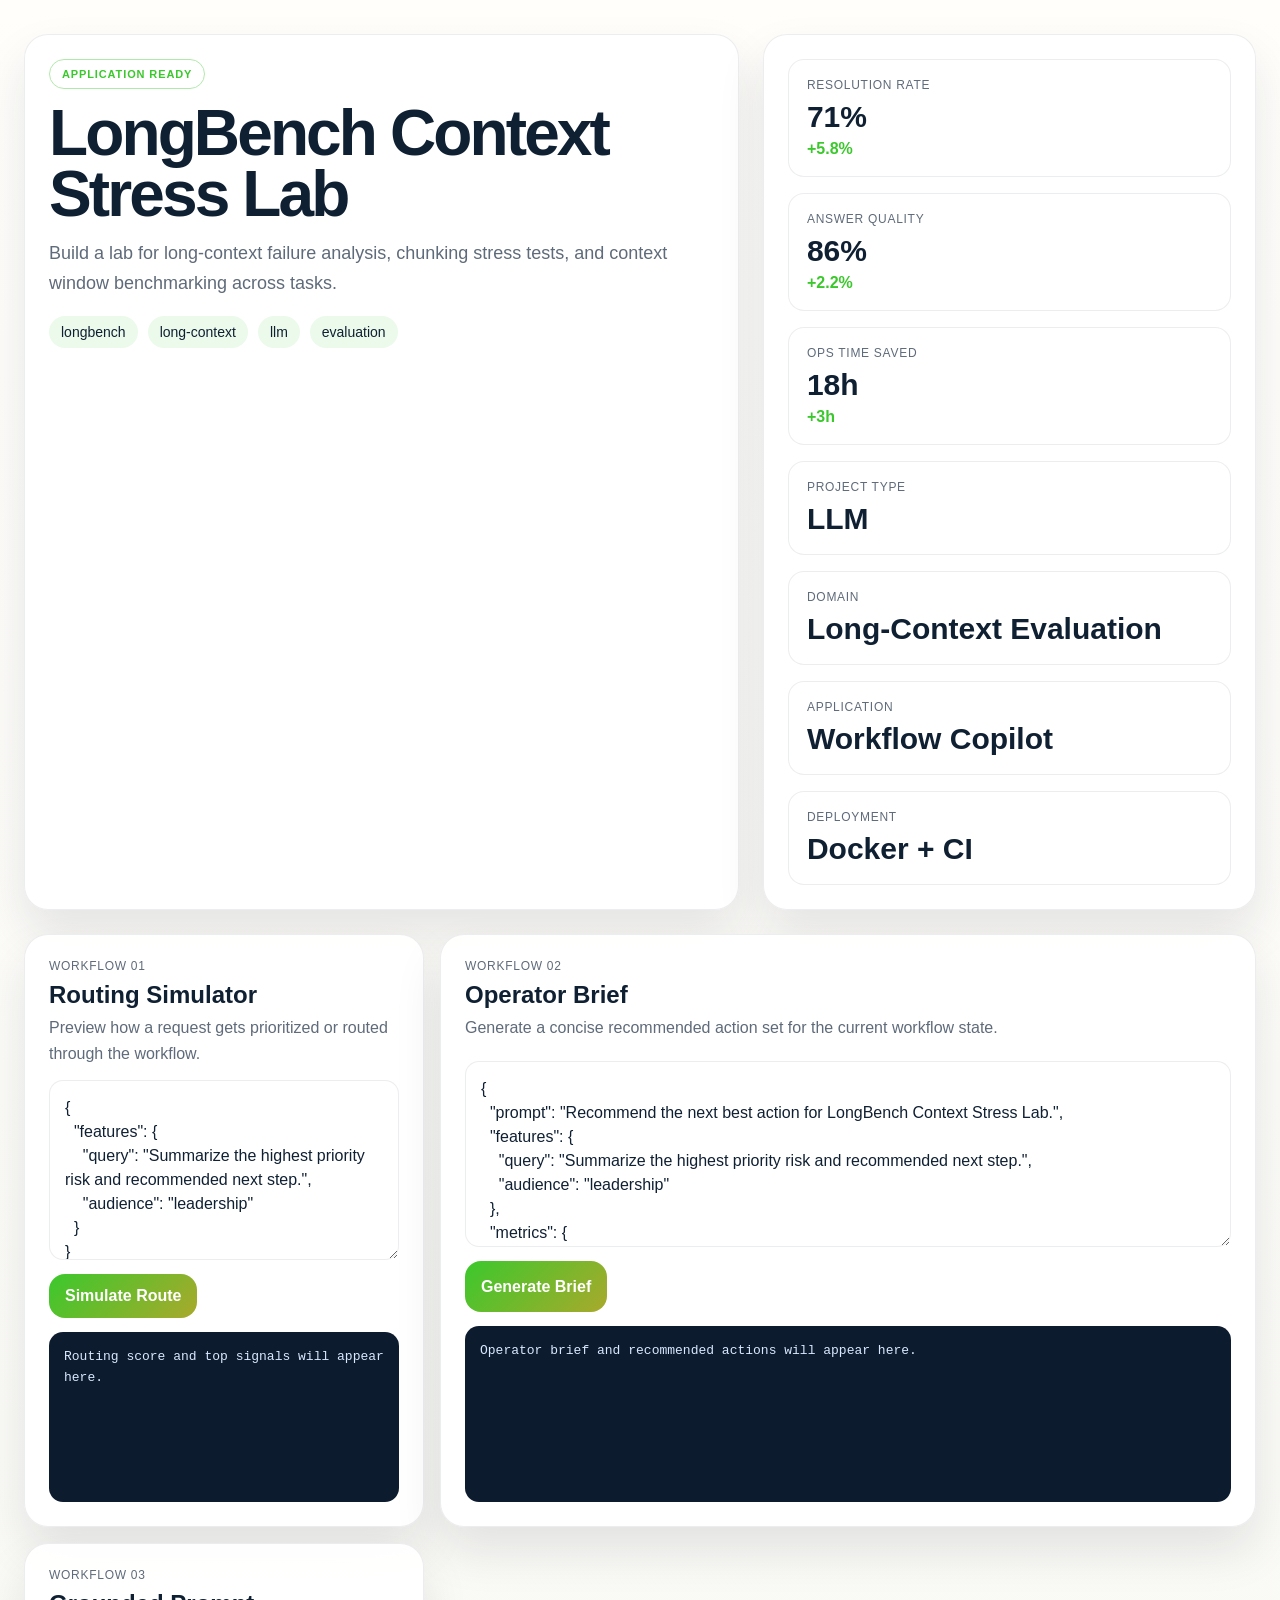
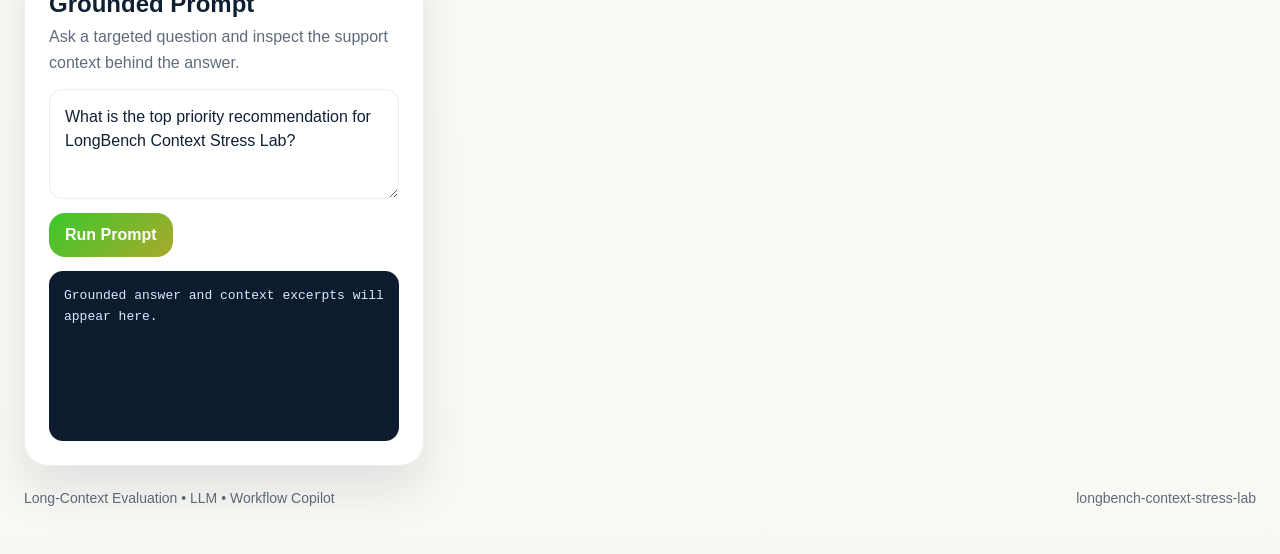
==== src/app/web/index.html @ 794cd028 "Publish production-ready portfolio project" ====
<!doctype html>
        <html lang="en">
        <head>
          <meta charset="utf-8">
          <meta name="viewport" content="width=device-width, initial-scale=1">
          <title>LongBench Context Stress Lab</title>
          <link rel="stylesheet" href="./styles.css">
        </head>
        <body class="surface-paper">
          <div class="page layout-horizon eyebrow-outline headline-normal modules-3 hero-align-left">
            <section class="hero">
              <div class="panel hero-copy">
                <span class="eyebrow" data-health>Workflow Copilot</span>
                <h1 id="project-title">LongBench Context Stress Lab</h1>
                <p id="project-summary" class="lead">Build a lab for long-context failure analysis, chunking stress tests, and context window benchmarking across tasks.</p>
                <ul id="project-tags" class="tag-list">
                  <li>longbench</li><li>long-context</li><li>llm</li><li>evaluation</li>
                </ul>
              </div>
              <div class="panel hero-side">
                <div class="metric-grid">
                  <article class='card'><span>Resolution Rate</span><strong>71%</strong><em>+5.8%</em></article>
<article class='card'><span>Answer Quality</span><strong>86%</strong><em>+2.2%</em></article>
<article class='card'><span>Ops Time Saved</span><strong>18h</strong><em>+3h</em></article>
                </div>
                <div class="mini-grid">
                  <article class='mini-card'><span>Project Type</span><strong>LLM</strong></article><article class='mini-card'><span>Domain</span><strong>Long-Context Evaluation</strong></article><article class='mini-card'><span>Application</span><strong>Workflow Copilot</strong></article><article class='mini-card'><span>Deployment</span><strong>Docker + CI</strong></article>
                </div>
              </div>
            </section>
            <section class="app-grid">
              <article class="panel module js-module span-normal">
          <div class="module-header">
            <span>Workflow 01</span>
            <h2>Routing Simulator</h2>
            <p>Preview how a request gets prioritized or routed through the workflow.</p>
          </div>
          <textarea class="js-input">{
  &quot;features&quot;: {
    &quot;query&quot;: &quot;Summarize the highest priority risk and recommended next step.&quot;,
    &quot;audience&quot;: &quot;leadership&quot;
  }
}</textarea>
          <div class="button-row">
            <button class="js-run" data-endpoint="/score" data-input-mode="json">Simulate Route</button>
          </div>
          <pre class="js-output">Routing score and top signals will appear here.</pre>
        </article>
<article class="panel module js-module span-wide">
          <div class="module-header">
            <span>Workflow 02</span>
            <h2>Operator Brief</h2>
            <p>Generate a concise recommended action set for the current workflow state.</p>
          </div>
          <textarea class="js-input">{
  &quot;prompt&quot;: &quot;Recommend the next best action for LongBench Context Stress Lab.&quot;,
  &quot;features&quot;: {
    &quot;query&quot;: &quot;Summarize the highest priority risk and recommended next step.&quot;,
    &quot;audience&quot;: &quot;leadership&quot;
  },
  &quot;metrics&quot;: {
    &quot;acquisition&quot;: 58.4,
    &quot;activation&quot;: 53.0,
    &quot;retention&quot;: 62.8,
    &quot;revenue&quot;: 107.8
  }
}</textarea>
          <div class="button-row">
            <button class="js-run" data-endpoint="/recommend" data-input-mode="json">Generate Brief</button>
          </div>
          <pre class="js-output">Operator brief and recommended actions will appear here.</pre>
        </article>
<article class="panel module js-module span-normal">
  <div class="module-header">
    <span>Workflow 03</span>
    <h2>Grounded Prompt</h2>
    <p>Ask a targeted question and inspect the support context behind the answer.</p>
  </div>
  <textarea class="js-input module-input-text">What is the top priority recommendation for LongBench Context Stress Lab?</textarea>
  <div class="button-row">
    <button class="js-run" data-endpoint="/query" data-input-mode="text">Run Prompt</button>
  </div>
  <pre class="js-output">Grounded answer and context excerpts will appear here.</pre>
</article>
            </section>
            <footer class="footer">
              <span>Long-Context Evaluation • LLM • Workflow Copilot</span>
              <span>longbench-context-stress-lab</span>
            </footer>
          </div>
          <script id="bootstrap-data" type="application/json">{"project": {"slug": "longbench-context-stress-lab", "title": "LongBench Context Stress Lab", "project_type": "llm", "domain": "Long-Context Evaluation", "summary": "Build a lab for long-context failure analysis, chunking stress tests, and context window benchmarking across tasks.", "tags": ["longbench", "long-context", "llm", "evaluation"]}, "app_archetype": "copilot", "ui_profile": {"layout": "horizon", "surface": "paper", "font_stack": "\"Avenir Next\", \"Segoe UI\", sans-serif", "radius": 24, "shadow": 48, "eyebrow_style": "outline", "module_columns": 3, "hero_align": "left", "headline_mode": "normal"}, "app_modules": [{"label": "Workflow 01", "title": "Routing Simulator", "description": "Preview how a request gets prioritized or routed through the workflow.", "endpoint": "/score", "input_mode": "json", "cta": "Simulate Route", "prefill": "{\n  \"features\": {\n    \"query\": \"Summarize the highest priority risk and recommended next step.\",\n    \"audience\": \"leadership\"\n  }\n}", "hint": "Routing score and top signals will appear here.", "span": "normal"}, {"label": "Workflow 02", "title": "Operator Brief", "description": "Generate a concise recommended action set for the current workflow state.", "endpoint": "/recommend", "input_mode": "json", "cta": "Generate Brief", "prefill": "{\n  \"prompt\": \"Recommend the next best action for LongBench Context Stress Lab.\",\n  \"features\": {\n    \"query\": \"Summarize the highest priority risk and recommended next step.\",\n    \"audience\": \"leadership\"\n  },\n  \"metrics\": {\n    \"acquisition\": 58.4,\n    \"activation\": 53.0,\n    \"retention\": 62.8,\n    \"revenue\": 107.8\n  }\n}", "hint": "Operator brief and recommended actions will appear here.", "span": "wide"}, {"label": "Workflow 03", "title": "Grounded Prompt", "description": "Ask a targeted question and inspect the support context behind the answer.", "endpoint": "/query", "input_mode": "text", "cta": "Run Prompt", "prefill": "What is the top priority recommendation for LongBench Context Stress Lab?", "hint": "Grounded answer and context excerpts will appear here.", "span": "normal"}], "sample_features": {"query": "Summarize the highest priority risk and recommended next step.", "audience": "leadership"}, "sample_metrics": {"acquisition": 58.4, "activation": 53.0, "retention": 62.8, "revenue": 107.8}, "knowledge_base": ["LongBench Context Stress Lab is positioned as a Long-Context Evaluation starter that emphasizes fast iteration, clear documentation, and production-friendly interfaces.", "The primary value proposition is: Build a lab for long-context failure analysis, chunking stress tests, and context window benchmarking across tasks.", "Recommended operating model: ship a small API, add observability, validate outputs with stakeholder review, and monitor the top business KPI every week.", "Typical stakeholders include analytics, operations, product, and leadership teams working on longbench, long-context, llm, evaluation.", "Source paper: LongBench: A Bilingual, Multitask Benchmark for Long Context Understanding", "Official repo: https://github.com/THUDM/LongBench", "Production differentiation focus: Wrap the upstream long-context evaluation capability in a reviewable operator workflow instead of a single demo script.; Surface latency, quality, and execution traces so the system feels deployment-ready rather than experimental.; Design a distinct UI and reporting layer that makes the project portfolio-friendly and easier to explain."], "dashboard_metrics": [{"label": "Resolution Rate", "value": "71%", "delta": "+5.8%"}, {"label": "Answer Quality", "value": "86%", "delta": "+2.2%"}, {"label": "Ops Time Saved", "value": "18h", "delta": "+3h"}]}</script>
          <script src="./app.js"></script>
        </body>
        </html>
---- src/app/web/styles.css ----
:root {
  --accent: #3bc82c;
  --accent-2: #a9a92c;
  --accent-soft: color-mix(in srgb, var(--accent) 18%, white);
  --radius: 24px;
  --shadow-size: 48px;
  --font-stack: "Avenir Next", "Segoe UI", sans-serif;
  --bg: #f4f7fb;
  --card: rgba(255, 255, 255, 0.86);
  --line: rgba(16, 32, 51, 0.08);
  --ink: #102033;
  --muted: #5f6b7a;
  --output-bg: #0d1b2e;
  --output-ink: #dae8ff;
}
* { box-sizing: border-box; }
html, body { margin: 0; min-height: 100%; }
body {
  font-family: var(--font-stack);
  color: var(--ink);
  background: linear-gradient(145deg, #f8fbff, var(--bg));
}
body.surface-mist {
  --bg: #eef4fb;
  background:
    radial-gradient(circle at top left, color-mix(in srgb, var(--accent) 18%, white), transparent 34%),
    linear-gradient(145deg, #fbfdff, var(--bg));
}
body.surface-aurora {
  --bg: #edf1ff;
  background:
    radial-gradient(circle at 0% 0%, color-mix(in srgb, var(--accent) 22%, white), transparent 38%),
    radial-gradient(circle at 100% 100%, color-mix(in srgb, var(--accent-2) 20%, white), transparent 28%),
    linear-gradient(135deg, #f7f8ff, var(--bg));
}
body.surface-sand {
  --bg: #f5efe8;
  --card: rgba(255, 251, 246, 0.9);
  background:
    linear-gradient(135deg, rgba(255,255,255,0.82), rgba(245, 239, 232, 0.98)),
    radial-gradient(circle at top right, color-mix(in srgb, var(--accent) 16%, white), transparent 32%);
}
body.surface-slate {
  --bg: #ecf0f7;
  --card: rgba(248, 250, 255, 0.88);
  background:
    linear-gradient(160deg, #f7f9fc, var(--bg)),
    radial-gradient(circle at bottom left, color-mix(in srgb, var(--accent-2) 16%, white), transparent 34%);
}
body.surface-paper {
  --bg: #f8f8f4;
  --card: rgba(255,255,255,0.93);
  background:
    linear-gradient(180deg, #fffefb, var(--bg));
}
body.surface-ink {
  --bg: #0f1726;
  --card: rgba(15, 23, 38, 0.88);
  --line: rgba(226, 238, 255, 0.1);
  --ink: #f5f8ff;
  --muted: #b4c0cf;
  --output-bg: rgba(255,255,255,0.06);
  --output-ink: #f5f8ff;
  background:
    radial-gradient(circle at top left, color-mix(in srgb, var(--accent) 28%, transparent), transparent 42%),
    linear-gradient(145deg, #09111d, var(--bg));
}
.page {
  max-width: 1360px;
  margin: 0 auto;
  padding: 34px 24px 48px;
  display: grid;
  gap: 24px;
}
.panel {
  background: var(--card);
  border: 1px solid var(--line);
  border-radius: var(--radius);
  box-shadow: 0 24px var(--shadow-size) rgba(16, 32, 51, 0.1);
  backdrop-filter: blur(18px);
}
.hero {
  display: grid;
  gap: 24px;
}
.hero-copy,
.hero-side,
.module {
  padding: 24px;
}
.eyebrow {
  display: inline-flex;
  align-items: center;
  gap: 8px;
  padding: 8px 12px;
  border-radius: 999px;
  background: var(--accent-soft);
  color: var(--accent);
  text-transform: uppercase;
  letter-spacing: 0.08em;
  font-size: 11px;
  font-weight: 800;
}
.page.eyebrow-outline .eyebrow {
  background: transparent;
  border: 1px solid color-mix(in srgb, var(--accent) 40%, white);
}
.page.eyebrow-soft .eyebrow {
  background: color-mix(in srgb, var(--accent) 12%, white);
  color: color-mix(in srgb, var(--accent) 82%, black);
}
h1 {
  margin: 14px 0 12px;
  font-size: clamp(2.2rem, 5vw, 4.4rem);
  line-height: 0.96;
  letter-spacing: -0.045em;
}
.page.headline-compact h1 { max-width: 10ch; }
.page.headline-tall h1 { line-height: 1.03; font-size: clamp(2.4rem, 5vw, 4.8rem); }
.lead {
  margin: 0;
  font-size: 18px;
  line-height: 1.68;
  color: var(--muted);
  max-width: 62ch;
}
.tag-list {
  list-style: none;
  display: flex;
  flex-wrap: wrap;
  gap: 10px;
  margin: 18px 0 0;
  padding: 0;
}
.tag-list li {
  padding: 8px 12px;
  border-radius: 999px;
  background: color-mix(in srgb, var(--accent) 10%, white);
  color: var(--ink);
  font-size: 14px;
}
.hero-side {
  display: grid;
  gap: 16px;
}
.metric-grid,
.mini-grid,
.app-grid {
  display: grid;
  gap: 16px;
}
.card,
.mini-card {
  background: color-mix(in srgb, var(--card) 92%, white);
  border: 1px solid var(--line);
  border-radius: calc(var(--radius) - 8px);
  padding: 18px;
}
.card span,
.mini-card span,
.module-header span {
  display: block;
  color: var(--muted);
  text-transform: uppercase;
  letter-spacing: 0.06em;
  font-size: 12px;
}
.card strong,
.mini-card strong {
  display: block;
  margin-top: 8px;
  font-size: 30px;
}
.card em {
  display: inline-block;
  margin-top: 6px;
  font-style: normal;
  color: var(--accent);
  font-weight: 700;
}
.module {
  display: grid;
  gap: 14px;
}
.module-header h2 {
  margin: 8px 0 6px;
  font-size: 24px;
}
.module-header p {
  margin: 0;
  color: var(--muted);
  line-height: 1.6;
}
textarea,
button {
  font: inherit;
}
textarea {
  width: 100%;
  min-height: 180px;
  resize: vertical;
  border: 1px solid var(--line);
  border-radius: calc(var(--radius) - 10px);
  padding: 15px;
  background: rgba(255,255,255,0.82);
  color: var(--ink);
  line-height: 1.5;
}
body.surface-ink textarea {
  background: rgba(255,255,255,0.05);
}
.module-input-text {
  min-height: 110px;
}
.button-row {
  display: flex;
  flex-wrap: wrap;
  gap: 10px;
}
button {
  border: 0;
  border-radius: 16px;
  background: linear-gradient(135deg, var(--accent), var(--accent-2));
  color: white;
  padding: 13px 16px;
  font-weight: 700;
  cursor: pointer;
}
pre {
  margin: 0;
  white-space: pre-wrap;
  word-break: break-word;
  background: var(--output-bg);
  color: var(--output-ink);
  border-radius: calc(var(--radius) - 10px);
  padding: 15px;
  min-height: 170px;
  line-height: 1.58;
  font-size: 13px;
  overflow: auto;
}
.footer {
  display: flex;
  justify-content: space-between;
  color: var(--muted);
  font-size: 14px;
}
.page.layout-horizon .hero {
  grid-template-columns: 1.45fr 1fr;
  align-items: stretch;
}
.page.layout-horizon.modules-2 .app-grid,
.page.layout-horizon.modules-3 .app-grid {
  grid-template-columns: repeat(3, minmax(0, 1fr));
}
.page.layout-rail .hero {
  grid-template-columns: 0.92fr 1.08fr;
}
.page.layout-rail .hero-copy {
  padding-top: 34px;
}
.page.layout-rail .app-grid {
  grid-template-columns: repeat(2, minmax(0, 1fr));
}
.page.layout-folio .hero {
  grid-template-columns: 1fr;
}
.page.layout-folio .hero-copy {
  text-align: center;
}
.page.layout-folio .lead {
  margin-inline: auto;
}
.page.layout-folio .tag-list {
  justify-content: center;
}
.page.layout-folio .metric-grid {
  grid-template-columns: repeat(3, minmax(0, 1fr));
}
.page.layout-folio .mini-grid {
  grid-template-columns: repeat(4, minmax(0, 1fr));
}
.page.layout-folio .app-grid {
  grid-template-columns: repeat(2, minmax(0, 1fr));
}
.page.layout-board .hero {
  grid-template-columns: 1fr;
}
.page.layout-board .hero-side {
  grid-template-columns: 1.2fr 0.8fr;
  align-items: start;
}
.page.layout-board .metric-grid {
  grid-template-columns: repeat(3, minmax(0, 1fr));
}
.page.layout-board .app-grid {
  grid-template-columns: repeat(4, minmax(0, 1fr));
}
.page.layout-stack .hero {
  grid-template-columns: 1fr;
}
.page.layout-stack .hero-side {
  grid-template-columns: repeat(2, minmax(0, 1fr));
}
.page.layout-stack .app-grid {
  grid-template-columns: repeat(3, minmax(0, 1fr));
}
.page.layout-console .hero {
  grid-template-columns: 1.1fr 0.9fr;
}
.page.layout-console .panel,
.page.layout-console .card,
.page.layout-console .mini-card {
  border-radius: 18px;
}
.page.modules-2 .app-grid {
  grid-template-columns: repeat(2, minmax(0, 1fr));
}
.module.span-wide {
  grid-column: span 2;
}
.hero-align-center .hero-copy {
  text-align: center;
}
.hero-align-center .lead,
.hero-align-center .tag-list {
  margin-inline: auto;
  justify-content: center;
}
@media (max-width: 1120px) {
  .page.layout-horizon .hero,
  .page.layout-rail .hero,
  .page.layout-console .hero,
  .page.layout-board .hero-side,
  .page.layout-folio .mini-grid,
  .page.layout-stack .hero-side,
  .page.modules-2 .app-grid,
  .page.layout-board .app-grid,
  .page.layout-stack .app-grid,
  .page.layout-horizon.modules-3 .app-grid,
  .page.layout-folio .app-grid {
    grid-template-columns: 1fr;
  }
  .module.span-wide {
    grid-column: auto;
  }
}
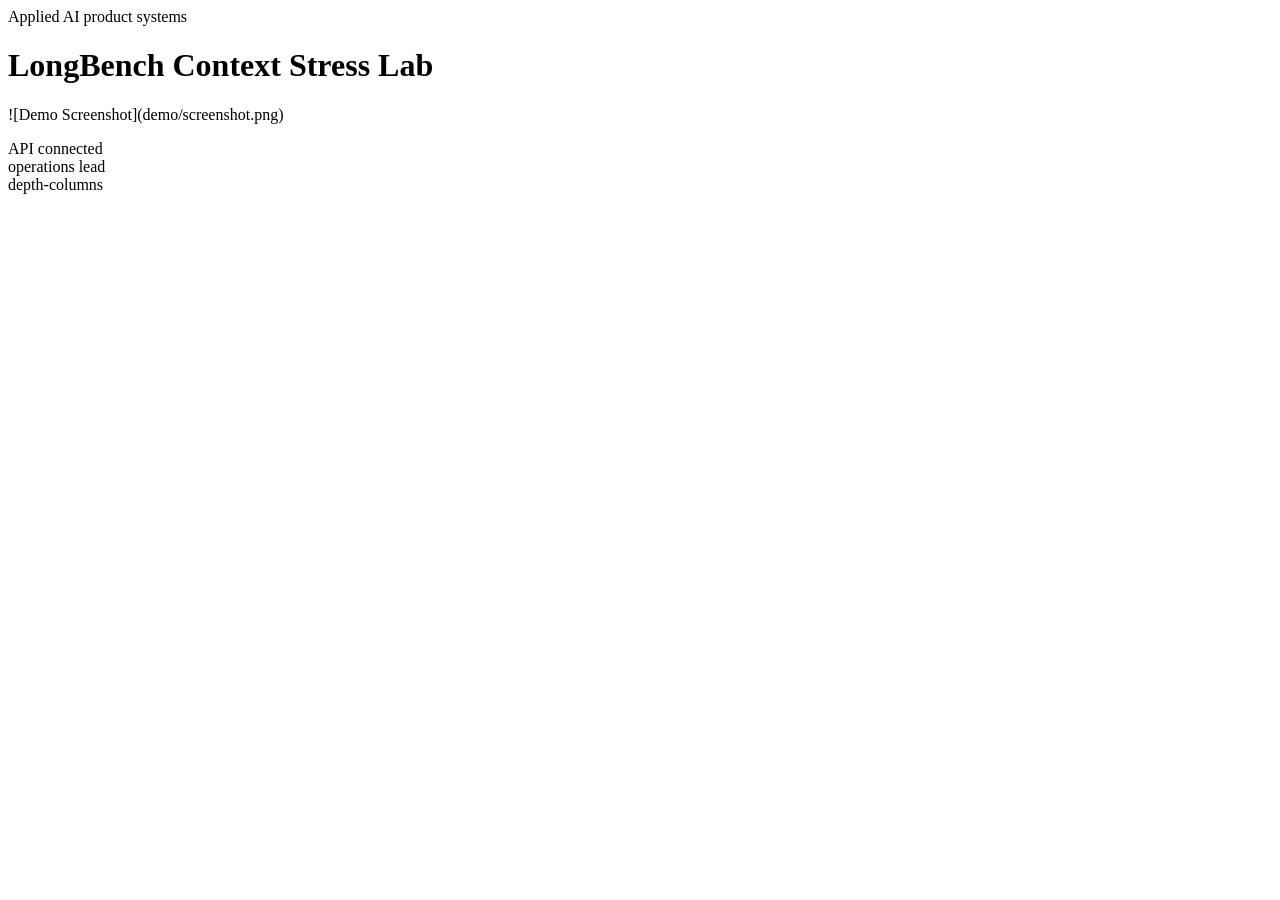
==== commit 2a30bfcf: "Upgrade to production-grade app scaffold and 3D landing page" ====
--- a/src/app/web/index.html
+++ b/src/app/web/index.html
@@ -1,95 +1,29 @@
-
-        <!doctype html>
-        <html lang="en">
-        <head>
-          <meta charset="utf-8">
-          <meta name="viewport" content="width=device-width, initial-scale=1">
-          <title>LongBench Context Stress Lab</title>
-          <link rel="stylesheet" href="./styles.css">
-        </head>
-        <body class="surface-paper">
-          <div class="page layout-horizon eyebrow-outline headline-normal modules-3 hero-align-left">
-            <section class="hero">
-              <div class="panel hero-copy">
-                <span class="eyebrow" data-health>Workflow Copilot</span>
-                <h1 id="project-title">LongBench Context Stress Lab</h1>
-                <p id="project-summary" class="lead">Build a lab for long-context failure analysis, chunking stress tests, and context window benchmarking across tasks.</p>
-                <ul id="project-tags" class="tag-list">
-                  <li>longbench</li><li>long-context</li><li>llm</li><li>evaluation</li>
-                </ul>
-              </div>
-              <div class="panel hero-side">
-                <div class="metric-grid">
-                  <article class='card'><span>Resolution Rate</span><strong>71%</strong><em>+5.8%</em></article>
-<article class='card'><span>Answer Quality</span><strong>86%</strong><em>+2.2%</em></article>
-<article class='card'><span>Ops Time Saved</span><strong>18h</strong><em>+3h</em></article>
-                </div>
-                <div class="mini-grid">
-                  <article class='mini-card'><span>Project Type</span><strong>LLM</strong></article><article class='mini-card'><span>Domain</span><strong>Long-Context Evaluation</strong></article><article class='mini-card'><span>Application</span><strong>Workflow Copilot</strong></article><article class='mini-card'><span>Deployment</span><strong>Docker + CI</strong></article>
-                </div>
-              </div>
-            </section>
-            <section class="app-grid">
-              <article class="panel module js-module span-normal">
-          <div class="module-header">
-            <span>Workflow 01</span>
-            <h2>Routing Simulator</h2>
-            <p>Preview how a request gets prioritized or routed through the workflow.</p>
-          </div>
-          <textarea class="js-input">{
-  &quot;features&quot;: {
-    &quot;query&quot;: &quot;Summarize the highest priority risk and recommended next step.&quot;,
-    &quot;audience&quot;: &quot;leadership&quot;
-  }
-}</textarea>
-          <div class="button-row">
-            <button class="js-run" data-endpoint="/score" data-input-mode="json">Simulate Route</button>
-          </div>
-          <pre class="js-output">Routing score and top signals will appear here.</pre>
-        </article>
-<article class="panel module js-module span-wide">
-          <div class="module-header">
-            <span>Workflow 02</span>
-            <h2>Operator Brief</h2>
-            <p>Generate a concise recommended action set for the current workflow state.</p>
-          </div>
-          <textarea class="js-input">{
-  &quot;prompt&quot;: &quot;Recommend the next best action for LongBench Context Stress Lab.&quot;,
-  &quot;features&quot;: {
-    &quot;query&quot;: &quot;Summarize the highest priority risk and recommended next step.&quot;,
-    &quot;audience&quot;: &quot;leadership&quot;
-  },
-  &quot;metrics&quot;: {
-    &quot;acquisition&quot;: 58.4,
-    &quot;activation&quot;: 53.0,
-    &quot;retention&quot;: 62.8,
-    &quot;revenue&quot;: 107.8
-  }
-}</textarea>
-          <div class="button-row">
-            <button class="js-run" data-endpoint="/recommend" data-input-mode="json">Generate Brief</button>
-          </div>
-          <pre class="js-output">Operator brief and recommended actions will appear here.</pre>
-        </article>
-<article class="panel module js-module span-normal">
-  <div class="module-header">
-    <span>Workflow 03</span>
-    <h2>Grounded Prompt</h2>
-    <p>Ask a targeted question and inspect the support context behind the answer.</p>
+<!DOCTYPE html>
+<html lang="en">
+<head>
+  <meta charset="UTF-8" />
+  <meta name="viewport" content="width=device-width, initial-scale=1.0" />
+  <title>LongBench Context Stress Lab App</title>
+  <link rel="stylesheet" href="/assets/styles.css" />
+</head>
+<body>
+  <div id="scene" class="app-scene">
+    <header class="shell hero">
+      <div>
+        <span class="eyebrow">Applied AI product systems</span>
+        <h1>LongBench Context Stress Lab</h1>
+        <p>![Demo Screenshot](demo/screenshot.png)</p>
+      </div>
+      <aside class="status-card">
+        <div class="pill">API connected</div>
+        <div class="pill">operations lead</div>
+        <div class="pill">depth-columns</div>
+      </aside>
+    </header>
+    <section id="metrics" class="grid metrics"></section>
+    <section id="signals" class="grid signals"></section>
   </div>
-  <textarea class="js-input module-input-text">What is the top priority recommendation for LongBench Context Stress Lab?</textarea>
-  <div class="button-row">
-    <button class="js-run" data-endpoint="/query" data-input-mode="text">Run Prompt</button>
-  </div>
-  <pre class="js-output">Grounded answer and context excerpts will appear here.</pre>
-</article>
-            </section>
-            <footer class="footer">
-              <span>Long-Context Evaluation • LLM • Workflow Copilot</span>
-              <span>longbench-context-stress-lab</span>
-            </footer>
-          </div>
-          <script id="bootstrap-data" type="application/json">{"project": {"slug": "longbench-context-stress-lab", "title": "LongBench Context Stress Lab", "project_type": "llm", "domain": "Long-Context Evaluation", "summary": "Build a lab for long-context failure analysis, chunking stress tests, and context window benchmarking across tasks.", "tags": ["longbench", "long-context", "llm", "evaluation"]}, "app_archetype": "copilot", "ui_profile": {"layout": "horizon", "surface": "paper", "font_stack": "\"Avenir Next\", \"Segoe UI\", sans-serif", "radius": 24, "shadow": 48, "eyebrow_style": "outline", "module_columns": 3, "hero_align": "left", "headline_mode": "normal"}, "app_modules": [{"label": "Workflow 01", "title": "Routing Simulator", "description": "Preview how a request gets prioritized or routed through the workflow.", "endpoint": "/score", "input_mode": "json", "cta": "Simulate Route", "prefill": "{\n  \"features\": {\n    \"query\": \"Summarize the highest priority risk and recommended next step.\",\n    \"audience\": \"leadership\"\n  }\n}", "hint": "Routing score and top signals will appear here.", "span": "normal"}, {"label": "Workflow 02", "title": "Operator Brief", "description": "Generate a concise recommended action set for the current workflow state.", "endpoint": "/recommend", "input_mode": "json", "cta": "Generate Brief", "prefill": "{\n  \"prompt\": \"Recommend the next best action for LongBench Context Stress Lab.\",\n  \"features\": {\n    \"query\": \"Summarize the highest priority risk and recommended next step.\",\n    \"audience\": \"leadership\"\n  },\n  \"metrics\": {\n    \"acquisition\": 58.4,\n    \"activation\": 53.0,\n    \"retention\": 62.8,\n    \"revenue\": 107.8\n  }\n}", "hint": "Operator brief and recommended actions will appear here.", "span": "wide"}, {"label": "Workflow 03", "title": "Grounded Prompt", "description": "Ask a targeted question and inspect the support context behind the answer.", "endpoint": "/query", "input_mode": "text", "cta": "Run Prompt", "prefill": "What is the top priority recommendation for LongBench Context Stress Lab?", "hint": "Grounded answer and context excerpts will appear here.", "span": "normal"}], "sample_features": {"query": "Summarize the highest priority risk and recommended next step.", "audience": "leadership"}, "sample_metrics": {"acquisition": 58.4, "activation": 53.0, "retention": 62.8, "revenue": 107.8}, "knowledge_base": ["LongBench Context Stress Lab is positioned as a Long-Context Evaluation starter that emphasizes fast iteration, clear documentation, and production-friendly interfaces.", "The primary value proposition is: Build a lab for long-context failure analysis, chunking stress tests, and context window benchmarking across tasks.", "Recommended operating model: ship a small API, add observability, validate outputs with stakeholder review, and monitor the top business KPI every week.", "Typical stakeholders include analytics, operations, product, and leadership teams working on longbench, long-context, llm, evaluation.", "Source paper: LongBench: A Bilingual, Multitask Benchmark for Long Context Understanding", "Official repo: https://github.com/THUDM/LongBench", "Production differentiation focus: Wrap the upstream long-context evaluation capability in a reviewable operator workflow instead of a single demo script.; Surface latency, quality, and execution traces so the system feels deployment-ready rather than experimental.; Design a distinct UI and reporting layer that makes the project portfolio-friendly and easier to explain."], "dashboard_metrics": [{"label": "Resolution Rate", "value": "71%", "delta": "+5.8%"}, {"label": "Answer Quality", "value": "86%", "delta": "+2.2%"}, {"label": "Ops Time Saved", "value": "18h", "delta": "+3h"}]}</script>
-          <script src="./app.js"></script>
-        </body>
-        </html>
+  <script>window.PROJECT_MANIFEST = {"slug": "longbench-context-stress-lab", "title": "LongBench Context Stress Lab", "summary": "![Demo Screenshot](demo/screenshot.png)", "domain": "Applied AI product systems", "audience": "operations lead", "promise": "Turn promising technical capability into a production-shaped workflow for real teams.", "hero": ["Production-grade app scaffold with API, CI, tests, Docker, and GitHub Pages landing.", "3D landing surface designed for GitHub Pages and recruiter-friendly storytelling.", "App backend structured for local or container deployment without changing the product narrative."], "kpis": [{"label": "Workflow clarity", "value": "85%", "note": "Operator actions mapped to product stages"}, {"label": "Deployment posture", "value": "API + Docker", "note": "Local and containerized startup paths"}, {"label": "Presentation layer", "value": "3D Pages ready", "note": "Static GitHub landing page included"}], "stages": ["ingest", "validate", "analyze", "decide", "monitor"], "cards": [{"title": "Operator cockpit", "body": "One-screen surface for the operations lead to understand what matters first."}, {"title": "API contract", "body": "Structured endpoints for health, manifest, readiness, and showcase data."}, {"title": "Deployment path", "body": "Repository includes Docker, Compose, CI workflow, and a Pages-ready landing surface."}], "scene": "depth-columns", "theme": {"bg": "#0c0812", "surface": "#171022", "ink": "#f5f0ff", "muted": "#a99bc2", "accent": "#c38fff", "accent2": "#6cf0ff"}, "pages_url": "https://r-behera.github.io/longbench-context-stress-lab/", "api_examples": {"health": {"status": "ok", "project": "longbench-context-stress-lab"}, "readiness": {"api": "ready", "landing_page": "docs/index.html", "container": "Dockerfile present"}, "signals": [{"name": "Decision coverage", "status": "strong", "detail": "App and landing narrative aligned"}, {"name": "Operator context", "status": "strong", "detail": "Primary user anchored as operations lead"}, {"name": "Delivery path", "status": "ready", "detail": "Pages + containerized app scaffold generated"}]}};</script>
+  <script src="/assets/app.js"></script>
+</body>
+</html>
